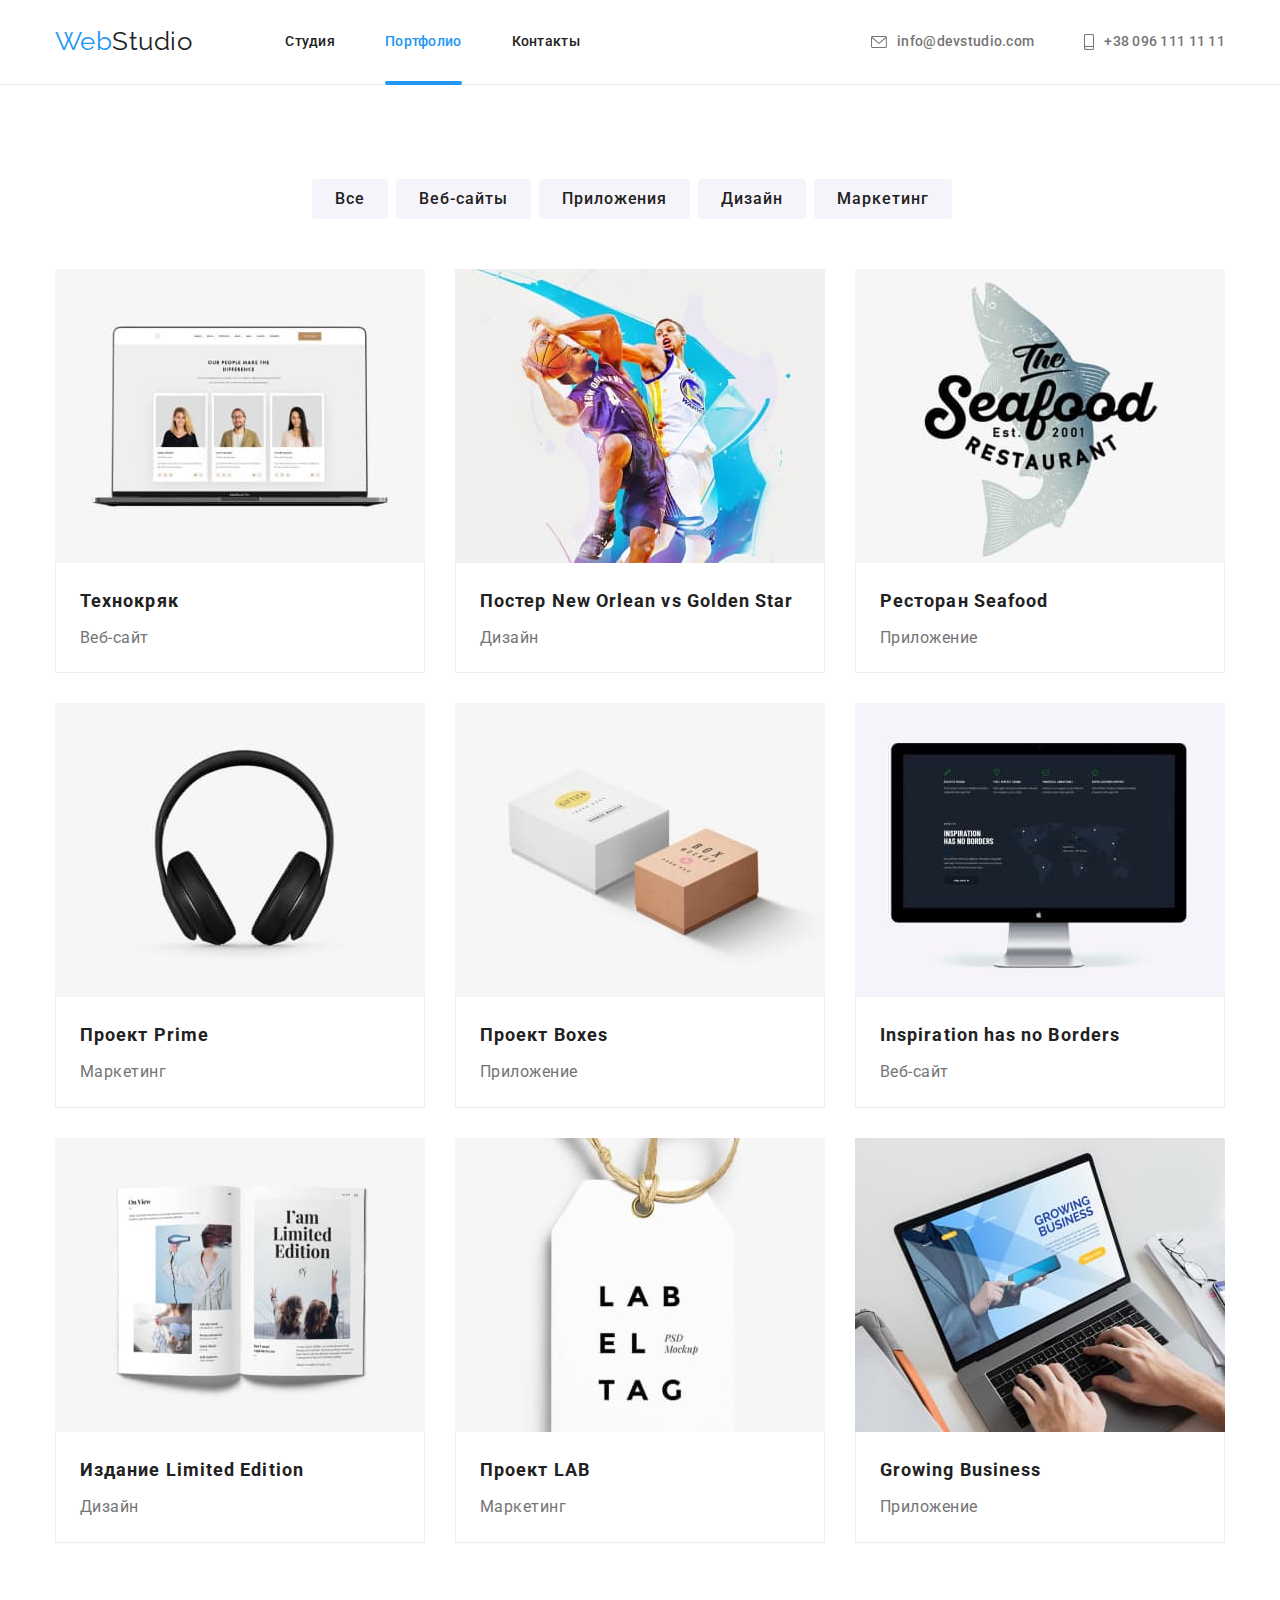
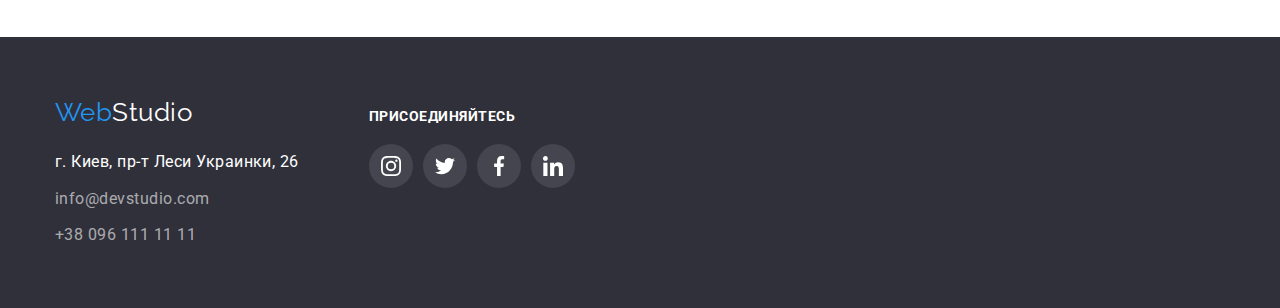
==== portfolio.html @ 7168a518 "aa" ====
<!DOCTYPE html>
<html lang="ru">
  <head>
    <meta charset="UTF-8" />
    <meta http-equiv="X-UA-Compatible" content="IE=edge" />
    <meta name="viewport" content="width=device-width, initial-scale=1.0" />
    <title>Document</title>
    <link rel="preconnect" href="https://fonts.googleapis.com" />
    <link rel="preconnect" href="https://fonts.gstatic.com" crossorigin />
    <link
      href="https://fonts.googleapis.com/css2?family=Raleway:wght@700&family=Roboto:wght@400;500;700;900&display=swap"
      rel="stylesheet"
    />
    <link
      rel="stylesheet"
      href="https://cdnjs.cloudflare.com/ajax/libs/modern-normalize/1.1.0/modern-normalize.min.css"
    />
    <link rel="stylesheet" href="css/styles.css" />
  </head>
  <body class="page">
    <!--Шапка сайта-->
    <header class="page-header">
      <div class="container main-nav">
        <nav class="main-nav">
          <a href="/index.html" class="logo"
            >Web<span class="logo-title">Studio</span></a
          >
          <ul class="site-nav list">
            <li class="item"><a href="index.html">Студия</a></li>
            <li class="item">
              <a href="portfolio.html" class="link current">Портфолио</a>
            </li>
            <li class="item"><a href="">Контакты</a></li>
          </ul>
        </nav>
        <ul class="contakt list">
          <li class="item">
            <a href="mailto:info@devstudio.com">
              <svg class="contact-icon" width="16" height="12">
                <use href="./images/icons.svg#icon-envelope"></use>
              </svg>
              info@devstudio.com</a
            >
          </li>
          <li class="item">
            <a href="tel:+380961111111"
              ><svg class="contact-icon" width="10" height="16">
                <use href="./images/icons.svg#icon-smartphone"></use>
              </svg>
              +38 096 111 11 11</a
            >
          </li>
        </ul>
      </div>
    </header>
    <!--main-->
    <main>
      <section class="section portfolio">
        <div class="container">
          <h1 class="section-none">Портфолио</h1>
          <!--Фільтри-->
          <ul class="filter list">
            <li>
              <button type="button" class="button secondary filter">Все</button>
            </li>
            <li>
              <button type="button" class="button secondary filter">
                Веб-сайты
              </button>
            </li>
            <li>
              <button type="button" class="button secondary filter">
                Приложения
              </button>
            </li>
            <li>
              <button type="button" class="button secondary filter">
                Дизайн
              </button>
            </li>
            <li>
              <button type="button" class="button secondary filter">
                Маркетинг
              </button>
            </li>
          </ul>
          <!--групи портфоліо-->
          <ul class="flex-conteiner list">
            <li class="flex-element">
              <a href="" class="link"
                ><div class="thumb">
                  <img
                    src="./images/5p.jpg"
                    alt="Технокряк"
                    width="370"
                    height="294"
                  />
                  <p class="portfolio-description">
                    Ресурс предлагает комплексные предложения с разным уровнем
                    функционала и сервисов. Все это позволит посетителю получить
                    исчерпывающие сведения о компании или частном лице.
                  </p>
                </div>
                <div class="description">
                  <h2 class="images-text">Технокряк</h2>
                  <p class="image-indent">Веб-сайт</p>
                </div></a
              >
            </li>
            <li class="flex-element">
              <a href="" class="link">
                <div class="thumb">
                  <img
                    src="./images/6p.jpg"
                    alt="Постер New Orlean vs Golden Star"
                    width="370"
                    height="294"
                  />
                  <p class="portfolio-description">
                    Ресурс предлагает комплексные предложения с разным уровнем
                    функционала и сервисов. Все это позволит посетителю получить
                    исчерпывающие сведения о компании или частном лице.
                  </p>
                </div>
                <div class="description">
                  <h2 class="images-text">Постер New Orlean vs Golden Star</h2>
                  <p class="image-indent">Дизайн</p>
                </div></a
              >
            </li>
            <li class="flex-element">
              <a href="" class="link"
                ><div class="thumb">
                  <img
                    src="./images/7p.jpg"
                    alt="Ресторан Seafood"
                    width="370"
                    height="294"
                  />
                  <p class="portfolio-description">
                    Ресурс предлагает комплексные предложения с разным уровнем
                    функционала и сервисов. Все это позволит посетителю получить
                    исчерпывающие сведения о компании или частном лице.
                  </p>
                </div>
                <div class="description">
                  <h2 class="images-text">Ресторан Seafood</h2>
                  <p class="image-indent">Приложение</p>
                </div></a
              >
            </li>
            <li class="flex-element">
              <a href="" class="link">
                <div class="thumb">
                  <img
                    src="./images/8p.jpg"
                    alt="Проект Prime"
                    width="370"
                    height="294"
                  />
                  <p class="portfolio-description">
                    Ресурс предлагает комплексные предложения с разным уровнем
                    функционала и сервисов. Все это позволит посетителю получить
                    исчерпывающие сведения о компании или частном лице.
                  </p>
                </div>
                <div class="description">
                  <h2 class="images-text">Проект Prime</h2>
                  <p class="image-indent">Маркетинг</p>
                </div></a
              >
            </li>
            <li class="flex-element">
              <a href="" class="link">
                <div class="thumb">
                  <img
                    src="./images/9p.jpg"
                    alt="Проект Boxes"
                    width="370"
                    height="294"
                  />
                  <p class="portfolio-description">
                    Ресурс предлагает комплексные предложения с разным уровнем
                    функционала и сервисов. Все это позволит посетителю получить
                    исчерпывающие сведения о компании или частном лице.
                  </p>
                </div>
                <div class="description">
                  <h2 class="images-text">Проект Boxes</h2>
                  <p class="image-indent">Приложение</p>
                </div></a
              >
            </li>
            <li class="flex-element">
              <a href="" class="link">
                <div class="thumb">
                  <img
                    src="./images/10p.jpg"
                    alt="Inspiration has no Borders"
                    width="370"
                    height="294"
                  />
                  <p class="portfolio-description">
                    Ресурс предлагает комплексные предложения с разным уровнем
                    функционала и сервисов. Все это позволит посетителю получить
                    исчерпывающие сведения о компании или частном лице.
                  </p>
                </div>
                <div class="description">
                  <h2 class="images-text">Inspiration has no Borders</h2>
                  <p class="image-indent">Веб-сайт</p>
                </div></a
              >
            </li>
            <li class="flex-element">
              <a href="" class="link">
                <div class="thumb">
                  <img
                    src="./images/11p.jpg"
                    alt="Издание Limited Edition"
                    width="370"
                    height="294"
                  />
                  <p class="portfolio-description">
                    Ресурс предлагает комплексные предложения с разным уровнем
                    функционала и сервисов. Все это позволит посетителю получить
                    исчерпывающие сведения о компании или частном лице.
                  </p>
                </div>
                <div class="description">
                  <h2 class="images-text">Издание Limited Edition</h2>
                  <p class="image-indent">Дизайн</p>
                </div></a
              >
            </li>
            <li class="flex-element">
              <a href="" class="link"
                ><div class="thumb">
                  <img
                    src="./images/12p.jpg"
                    alt="Проект LAB"
                    width="370"
                    height="294"
                  />
                  <p class="portfolio-description">
                    Ресурс предлагает комплексные предложения с разным уровнем
                    функционала и сервисов. Все это позволит посетителю получить
                    исчерпывающие сведения о компании или частном лице.
                  </p>
                </div>
                <div class="description">
                  <h2 class="images-text">Проект LAB</h2>
                  <p class="image-indent">Маркетинг</p>
                </div></a
              >
            </li>
            <li class="flex-element">
              <a href="" class="link"
                ><div class="thumb">
                  <img
                    src="./images/13p.jpg"
                    alt="Growing Business"
                    width="370"
                    height="294"
                  />
                  <p class="portfolio-description">
                    Ресурс предлагает комплексные предложения с разным уровнем
                    функционала и сервисов. Все это позволит посетителю получить
                    исчерпывающие сведения о компании или частном лице.
                  </p>
                </div>
                <div class="description">
                  <h2 class="images-text">Growing Business</h2>
                  <p class="image-indent">Приложение</p>
                </div></a
              >
            </li>
          </ul>
        </div>
      </section>
    </main>
    <!--Підвал-->
    <footer class="footer">
      <div class="container">
        <div class="address-block">
          <a href="/index.html" class="logo"
            >Web<span class="logo-title">Studio</span></a
          >
          <address class="address">
            <ul class="list">
              <li class="add">
                <a
                  href="https://goo.gl/maps/4YWWPyWF16ZQ9Hfj6"
                  target="_blank"
                  rel="noopener noreferrer"
                  class="coords"
                  >г. Киев, пр-т Леси Украинки, 26</a
                >
              </li>
              <li class="mail">
                <a href="mailto:info@devstudio.com" class="contact"
                  >info@devstudio.com</a
                >
              </li>
              <li class="tel">
                <a href="tel:+380961111111" class="contact"
                  >+38 096 111 11 11</a
                >
              </li>
            </ul>
          </address>
        </div>
        <div class="join">
          <p class="title">Присоединяйтесь</p>
          <ul class="social-list list">
            <li class="social-item">
              <a href="" class="social-link">
                <svg class="social-icon" width="20" height="20">
                  <use href="./images/icons.svg#icon-instagram"></use>
                </svg>
              </a>
            </li>
            <li class="social-item">
              <a href="" class="social-link">
                <svg class="social-icon" width="20" height="20">
                  <use href="./images/icons.svg#icon-twitter"></use>
                </svg>
              </a>
            </li>
            <li class="social-item">
              <a href="" class="social-link">
                <svg class="social-icon" width="20" height="20">
                  <use href="./images/icons.svg#icon-facebook"></use>
                </svg>
              </a>
            </li>
            <li class="social-item">
              <a href="" class="social-link">
                <svg class="social-icon" width="20" height="20">
                  <use href="./images/icons.svg#icon-linkedin"></use>
                </svg>
              </a>
            </li>
          </ul>
        </div>
      </div>
    </footer>
  </body>
</html>
---- css/styles.css ----
/* /* основний чорний колір тексту #212121 /* */
/* /* другорядний сірий колір тексту #757575/* */
/* /*  синій акцент #2196F3 /* */

/* /*  білий колір фона #FFFFFF /* */
/* другорядний колір фона #F5F4FA */
:root {
  --primary-text-color: #212121;
  --title-text-color: #757575;
  --accent-color: #2196f3;
  --primary-white-color: #ffffff;
  --primary-cubic: cubic-bezier(0.4, 0, 0.2, 1);
}
.page {
  font-family: Roboto, sans-serif;
  letter-spacing: 0.03em;
  background-color: #ffffff;
  color: #757575;
}

.container {
  width: 1200px;
  padding-left: 15px;
  padding-right: 15px;
  margin-left: auto;
  margin-right: auto;
}
h1,
h2,
h3,
h4,
p,
ul {
  margin-bottom: 0;
  margin-top: 0;
}
img {
  display: block;
  max-width: 100%;
}

.page-header {
  background-color: var(--primary-white-color);
  border-bottom: 1px solid #ececec;
}
.main-nav {
  display: flex;
  align-items: center;
}

.contact-icon {
  margin-right: 10px;
  fill: currentColor;
}

/* logo */
.logo {
  font-family: Raleway, cursive;
  font-size: 26px;
  line-height: 1.19;
  color: var(--accent-color);
  text-decoration: none;
}
.logo-title {
  color: var(--primary-text-color);
}

.list {
  padding: 0;
  margin: 0;
  list-style: none;
}
/* site nav */
.site-nav {
  display: flex;
  margin-left: 93px;
}
.site-nav .item + .item {
  margin-left: 50px;
}

.site-nav a {
  color: var(--primary-text-color);
  font-family: inherit;
  font-weight: 500;
  font-size: 14px;
  line-height: 1.4;
  letter-spacing: 0.02em;
  text-decoration: none;

  padding-top: 32px;
  padding-bottom: 32px;
  display: block;
  position: relative;

  transition: color 250ms var(--primary-cubic);
}
.site-nav a:hover,
.site-nav a:focus {
  color: var(--accent-color);
}
.link.current {
  color: var(--accent-color);
}
.link.current::after {
  content: "";
  position: absolute;
  left: 0;
  bottom: -1px;

  width: 100%;
  height: 4px;
  background: var(--accent-color);
  border-radius: 2px;
}

.contakt {
  display: flex;
  margin-left: auto;
}
.contakt .item + .item {
  margin-left: 50px;
}

.contakt a {
  display: flex;
  color: var(--title-text-color);
  font-weight: 500;
  font-size: 14px;
  line-height: 1.4;
  letter-spacing: 0.02em;
  text-decoration: none;
  align-items: center;

  transition: color 250ms var(--primary-cubic);
}
.contakt a:hover,
.contakt a:focus {
  color: var(--accent-color);
}

/* hero */
.hero {
  max-width: 1600px;
  height: 600px;
  margin-left: auto;
  margin-right: auto;
  text-align: center;
  background-image: linear-gradient(
      to right,
      rgba(47, 48, 58, 0.4),
      rgba(47, 48, 58, 0.4)
    ),
    url(../images/Hero.jpg);
  background-size: cover;
  background-repeat: no-repeat;
  background-position: center;
  background-color: #2f303a;
}
.hero-title {
  width: 696px;
  padding-top: 200px;
  padding-bottom: 30px;
  margin-left: auto;
  margin-right: auto;
  font-weight: 900;
  font-size: 44px;
  line-height: 1.3;
  letter-spacing: 0.06em;
  text-transform: uppercase;
  color: var(--primary-white-color);
}
/* button */
.button {
  font-family: inherit;
  font-style: normal;
  font-weight: 700;
  font-size: 16px;
  line-height: 1.8;
  letter-spacing: 0.06em;
  color: var(--primary-text-color);
  background-color: var(--primary-white-color);
  cursor: pointer;
  border-radius: 4px;
}
.button.primary {
  display: inline-block;
  background-color: var(--accent-color);
  color: var(--primary-white-color);
  border: 0;
  min-width: 200px;
  min-height: 50px;
  padding: 10px 32px;
  box-shadow: 0px 4px 4px rgba(0, 0, 0, 0.15);
  transition: background-color 250ms var(--primary-cubic);
}
.button.primary:hover {
  background-color: #188ce8;
}
.button.secondary {
  background-color: var(--primary-white-color);
  color: var(--primary-text-color);
  background: #f5f4fa;
  border-radius: 4px;
  font-weight: 500;
  font-size: 16px;
  line-height: 1.62;
  padding: 6px 22px;
  border: 1px solid transparent;
  margin-bottom: 0;
  transition: background-color 250ms var(--primary-cubic);
}

.button.secondary:hover,
.button.secondary:focus {
  color: var(--primary-white-color);
  background-color: var(--accent-color);
  box-shadow: 0px 3px 1px rgba(0, 0, 0, 0.1), 0px 1px 2px rgba(0, 0, 0, 0.08),
    0px 2px 2px rgba(0, 0, 0, 0.12);
}

/* section */
.section-title {
  color: var(--primary-text-color);
  font-weight: 700;
  font-size: 36px;
  line-height: 1.19;
  text-align: center;
  margin-bottom: 50px;
}
/* ocoбености */
.section-none {
  display: none;
}
.section.peculiarity {
  padding-top: 94px;
  padding-bottom: 94px;
}
.peculiarity {
  display: flex;
  flex-wrap: wrap;
  margin-right: -30px;
}
.peculiarity .item {
  margin-right: 30px;
  flex-basis: calc(100% / 4 - 30px);
}
.peculiarity .item:nth-child(4) {
  margin-right: 0;
}
.peculiarity .title {
  color: var(--primary-text-color);
  font-size: 14px;
  font-weight: 700;
  font-size: 14px;
  line-height: 1.4;
  text-transform: uppercase;
  margin-bottom: 10px;
}
.peculiarity-thumb {
  width: 270px;
  height: 120px;
  background-color: #f5f4fa;
  margin-bottom: 30px;
  display: inline-flex;
  align-items: center;
  justify-content: center;
}

.title-text {
  color: var(--title-text-color);
  list-style: none;
  font-weight: 400;
  font-size: 14px;
  line-height: 1.7;
  /* width: 270px;
  height: 75px; */
}
/* чем ми занимаемся */
.section.what {
  padding-bottom: 94px;
}
.what-img {
  display: flex;
  flex-wrap: wrap;
  flex-basis: calc(100% / 3 - 30px);
}
.what-img li + li {
  margin-left: 30px;
}
.what-img .thumb {
  position: relative;
}

.what-img .thumb .text {
  position: absolute;
  left: 0;
  bottom: 0;
  width: 100%;
  height: 70px;
  background: rgba(47, 48, 58, 0.8);
  display: flex;
  align-items: center;
  justify-content: center;
  font-weight: 700;
  text-transform: uppercase;
  color: var(--primary-white-color);
}
/* команда */
.team {
  font-weight: 500;
  font-size: 16px;
  line-height: 1.18;
  color: #212121;
  margin-bottom: 10px;
}
.team-text {
  font-weight: 400;
  font-size: 16px;
  line-height: 1.18;
  color: var(--title-text-color);
}
.name {
  padding-top: 30px;
  padding-bottom: 16px;
}
.commands {
  background-color: #f5f4fa;
  padding-top: 95px;
  padding-bottom: 95px;
}
.command {
  display: flex;
  margin-right: -30px;
}
.command .item {
  background-color: var(--primary-white-color);
  box-shadow: 0px 1px 3px rgb(0 0 0 / 12%), 0px 1px 1px rgb(0 0 0 / 14%),
    0px 2px 1px rgb(0 0 0 / 20%);
  border-radius: 0px 0px 4px 4px;
  flex-wrap: wrap;
  flex-basis: calc(100% / 4 - 30px);
  margin-right: 30px;
  text-align: center;
}
.social-list {
  display: inline-flex;
  margin-bottom: 30px;
}
.social-link {
  display: inline-flex;
  align-items: center;
  justify-content: center;
  border-radius: 50%;
  width: 44px;
  height: 44px;
  fill: #afb1b8;

  transition: fill 250ms var(--primary-cubic),
    background-color 250ms var(--primary-cubic);
}
.social-item {
  margin-right: 10px;
}
.social-item:last-child {
  margin-right: 0;
}

.command .social-link:hover,
.command .social-link:focus {
  background-color: var(--accent-color);
  fill: var(--primary-white-color);
}
/* Clients */
.clients {
  padding: 94px 0px;
  background-color: var(--primary-white-color);
}
.clients-list {
  display: flex;
}

.clients-item {
  margin-right: 30px;
}

.clients-item:last-child {
  margin-right: 0;
}

.clients-link {
  display: inline-flex;
  align-items: center;
  justify-content: center;
  width: 170px;
  height: 92px;
  border: 1px solid #afb1b8;
  border-radius: 4px;
  fill: #afb1b8;
  transition: border-color 250ms var(--primary-cubic),
    fill 250ms var(--primary-cubic);
}
.clients-link:hover,
.clients-link:focus {
  fill: var(--accent-color);
  border-color: var(--accent-color);
}

/* футер */
.footer {
  background-color: #2f303a;
  padding-top: 60px;
  padding-bottom: 60px;
}
.footer .logo {
  display: inline-block;
  margin-bottom: 20px;
}

.footer .logo-title {
  color: var(--primary-white-color);
}
.address a {
  display: inline-block;
  text-decoration: none;
}

.address .coords {
  color: var(--primary-white-color);
  font-style: normal;
  line-height: 1.71;
  transition: color 250ms var(--primary-cubic);
}

.address .contact {
  color: rgba(255, 255, 255, 0.6);
  font-style: normal;
  line-height: 1.71;
  transition: color 250ms var(--primary-cubic);
}
.address .contact:hover,
.address .contact:focus {
  color: var(--accent-color);
}
.add {
  margin-bottom: 9px;
}
.mail {
  margin-bottom: 9px;
}
.footer .container {
  display: flex;
  align-items: baseline;
}

.address-block {
  margin-right: 70px;
}
/* .join */
.join .title {
  margin-bottom: 20px;
  font-weight: 700;
  text-transform: uppercase;
  color: var(--primary-white-color);
  font-size: 14px;
}
.join .social-link {
  border-radius: 50%;
  background: rgba(255, 255, 255, 0.1);
  fill: var(--primary-white-color);
  transition: background-color 250ms var(--primary-cubic);
}
.join .social-link:hover,
.join .social-link:focus {
  background-color: var(--accent-color);
}
/* portfolio */
/* button filter */

.filter {
  display: flex;
  justify-content: center;
  margin-bottom: 50px;
  margin-right: 8px;
}

/* групи портфоліо */
.images-text {
  font-weight: 700;
  font-size: 18px;
  line-height: 2;
  letter-spacing: 0.06em;
  color: #212121;
  margin-bottom: 4px;
}
.image-indent {
  font-weight: 400;
  font-size: 16px;
  line-height: 1.87;
  color: #757575;
}
.section.portfolio {
  padding-top: 94px;
  padding-bottom: 94px;
}

.flex-conteiner {
  display: flex;
  flex-wrap: wrap;
  margin: -15px -15px;
}
.flex-element {
  transition: box-shadow 250ms var(--primary-cubic);

  flex-basis: calc((100% - 90px) / 3);
  margin: 15px 15px;
}

.description {
  padding: 20px 24px;
  border-left: 1px solid #eeeeee;
  border-right: 1px solid #eeeeee;
  border-bottom: 1px solid #eeeeee;
}

.flex-conteiner .link {
  display: block;
  color: #757575;
  text-decoration: none;
}

.flex-conteiner .flex-element:hover {
  box-shadow: 0px 1px 1px rgba(0, 0, 0, 0.12), 0px 4px 4px rgba(0, 0, 0, 0.06),
    1px 4px 6px rgba(0, 0, 0, 0.16);
}
.flex-conteiner .thumb {
  position: relative;
  overflow: hidden;
}
.portfolio-description {
  position: absolute;
  transform: translateY(100%);
  /* opacity: 0; */
  pointer-events: none;

  transition: transform 250ms cubic-bezier(0.4, 0, 0.2, 1);

  display: flex;
  padding: 63px 24px;
  top: 0;
  right: 0;
  width: 100%;
  height: 100%;

  font-size: 18px;
  line-height: 1.38;
  color: var(--primary-white-color);
  background: rgba(33, 150, 243, 0.9);
}
.flex-conteiner .link:hover .portfolio-description,
.flex-conteiner .link:focus .portfolio-description {
  /* opacity: 1; */
  transform: translateY(0);
}

.backdrop {
  position: fixed;
  top: 0;
  left: 0;
  width: 100%;
  height: 100%;

  background-color: rgba(0, 0, 0, 0.2);

  opacity: 1;
  transition: opacity 250ms var(--primary-cubic);
}

.backdrop.is-hidden {
  pointer-events: none;
  opacity: 0;
}

.backdrop.is-hidden .modal {
  transform: translate(-50%, -50%) scale(1.2);
}

.modal {
  position: absolute;
  top: 50%;
  left: 50%;
  transform: translate(-50%, -50%) scale(1);
  transition: transform 250ms var(--primary-cubic);

  min-width: 528px;
  min-height: 581px;

  padding: 8px;

  background-color: var(--primary-white-color);
}

.modal .close {
  display: block;
  margin-left: auto;
  width: 30px;
  height: 30px;

  border-radius: 50%;
  border: 1px solid rgba(0, 0, 0, 0.1);
  cursor: pointer;
  background-color: var(--primary-white-color);
}
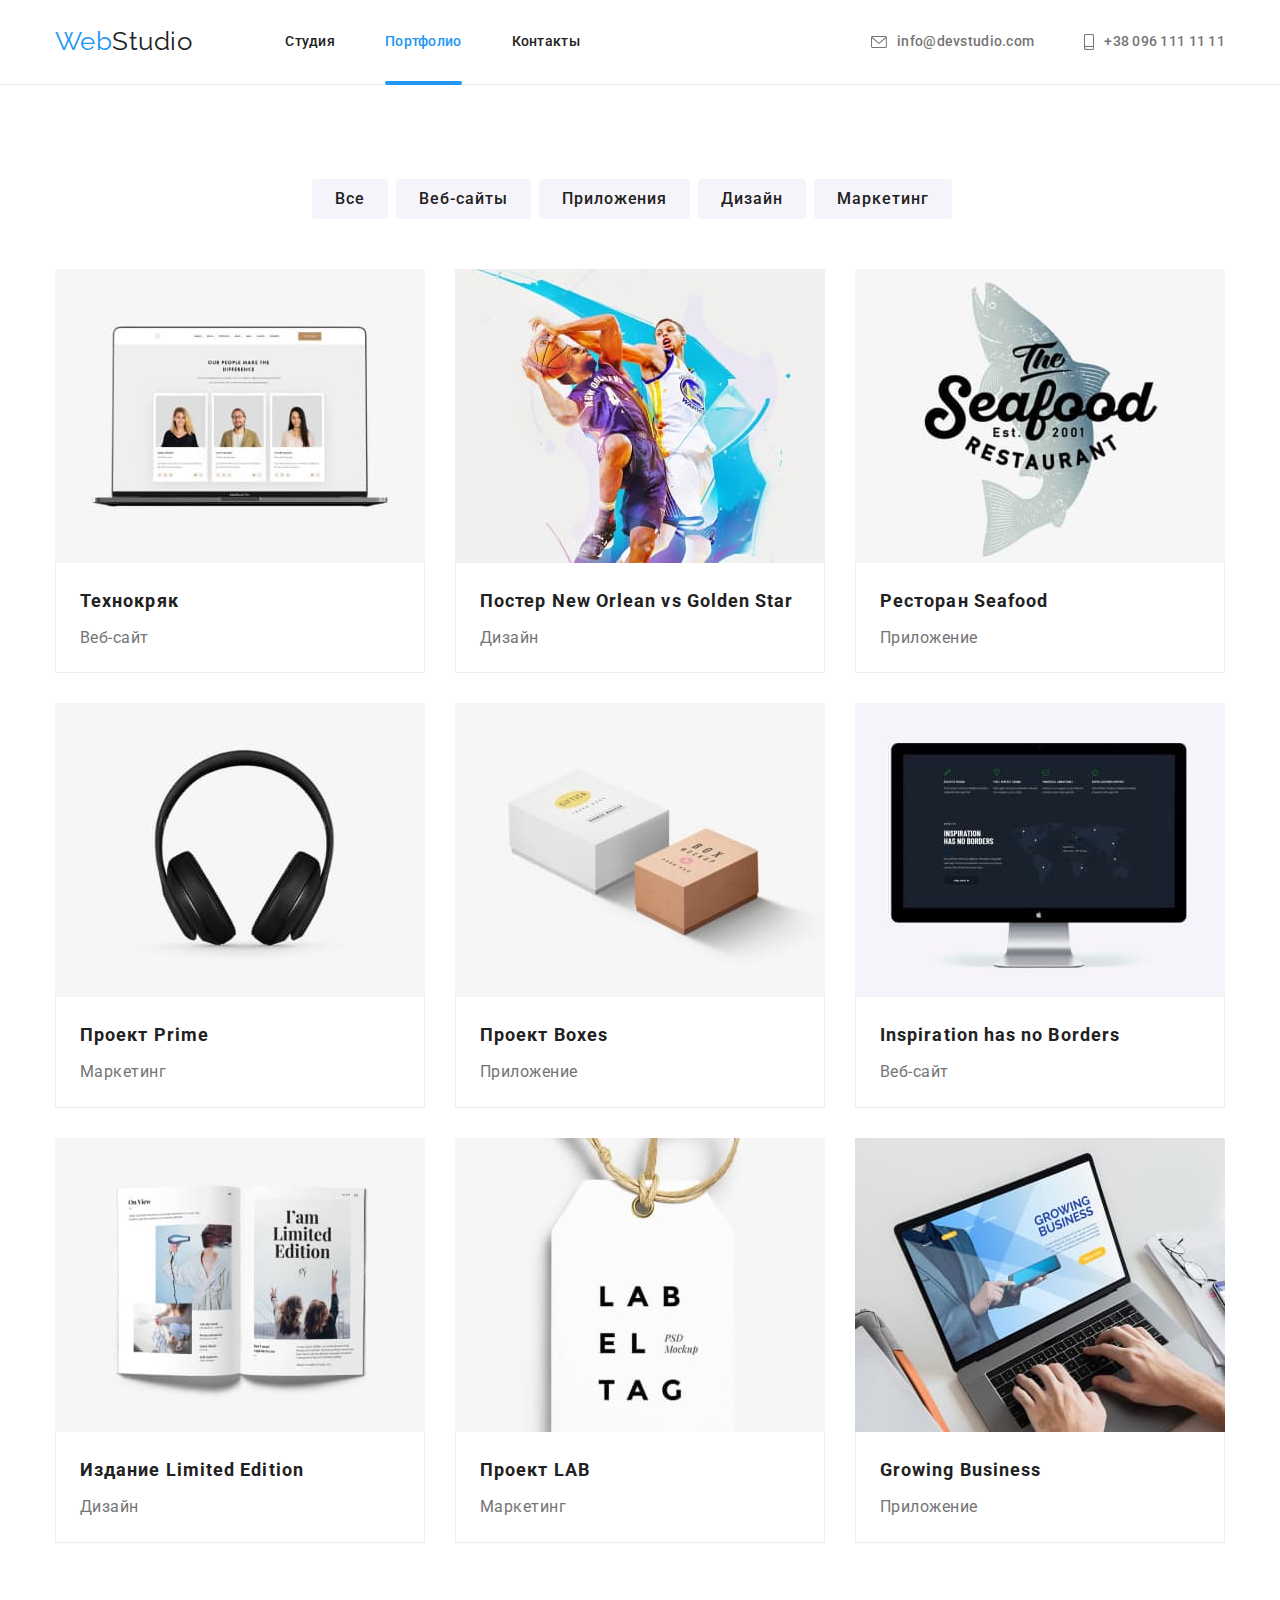
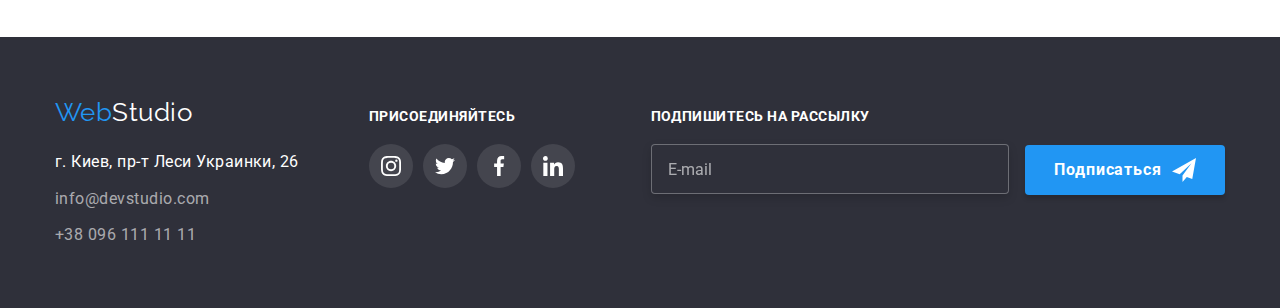
==== commit 31b8c9d7: "зробив підписку" ====
--- a/portfolio.html
+++ b/portfolio.html
@@ -343,6 +343,20 @@
             </li>
           </ul>
         </div>
+        <div class="subscribe">
+          <b class="subscripe-title">Подпишитесь на рассылку</b>
+          <form>
+            <label for="email" class="form-field">
+              <input
+                type="email"
+                id="email"
+                placeholder="E-mail"
+                class="subscripe-input"
+              />
+            </label>
+            <button type="submit" class="subscripe-button">Подписаться</button>
+          </form>
+        </div>
       </div>
     </footer>
   </body>
--- a/css/styles.css
+++ b/css/styles.css
@@ -457,6 +457,9 @@
   margin-right: 70px;
 }
 /* .join */
+.join {
+  margin-right: auto;
+}
 .join .title {
   margin-bottom: 20px;
   font-weight: 700;
@@ -474,6 +477,85 @@
 .join .social-link:focus {
   background-color: var(--accent-color);
 }
+
+/* .subscribe {
+} */
+
+.subscripe-title {
+  display: inline-block;
+  font-weight: 700;
+  text-transform: uppercase;
+  color: var(--primary-white-color);
+  font-size: 14px;
+
+  margin-bottom: 20px;
+}
+
+.subscripe-input {
+  width: 358px;
+  height: 50px;
+  margin-right: 12px;
+  padding: 15px 16px;
+
+  font-size: 16px;
+  line-height: 1.25;
+
+  background-color: #2f303a;
+  border: 1px solid rgba(255, 255, 255, 0.3);
+  filter: drop-shadow(0px 4px 4px rgba(0, 0, 0, 0.15));
+  border-radius: 4px;
+  color: rgba(255, 255, 255, 0.6);
+
+  transition: border-color 250ms var(--primary-cubic);
+}
+
+.form-field:focus-within .subscripe-input {
+  outline: none;
+  border-color: var(--accent-color);
+}
+
+.subscripe-input::placeholder {
+  font-size: 16px;
+  line-height: 1.25;
+
+  color: rgba(255, 255, 255, 0.6);
+}
+
+.subscripe-button {
+  min-width: 200px;
+  height: 50px;
+  font-weight: 700;
+
+  line-height: 1.875;
+  display: inline-flex;
+  justify-content: center;
+  align-items: center;
+  letter-spacing: 0.06em;
+  cursor: pointer;
+  box-shadow: 0px 4px 4px rgba(0, 0, 0, 0.15);
+  border-radius: 4px;
+  border: transparent;
+
+  color: var(--primary-white-color);
+  background-color: var(--accent-color);
+
+  transition: background-color 250ms var(--primary-cubic);
+}
+
+.subscripe-button:hover,
+.subscripe-button:focus {
+  background-color: #188ce8;
+}
+
+.subscripe-button::after {
+  content: "";
+  margin-left: 10px;
+  fill: currentColor;
+  width: 24px;
+  height: 24px;
+  background-image: url(../images/icon-send.svg);
+}
+
 /* portfolio */
 /* button filter */
 
